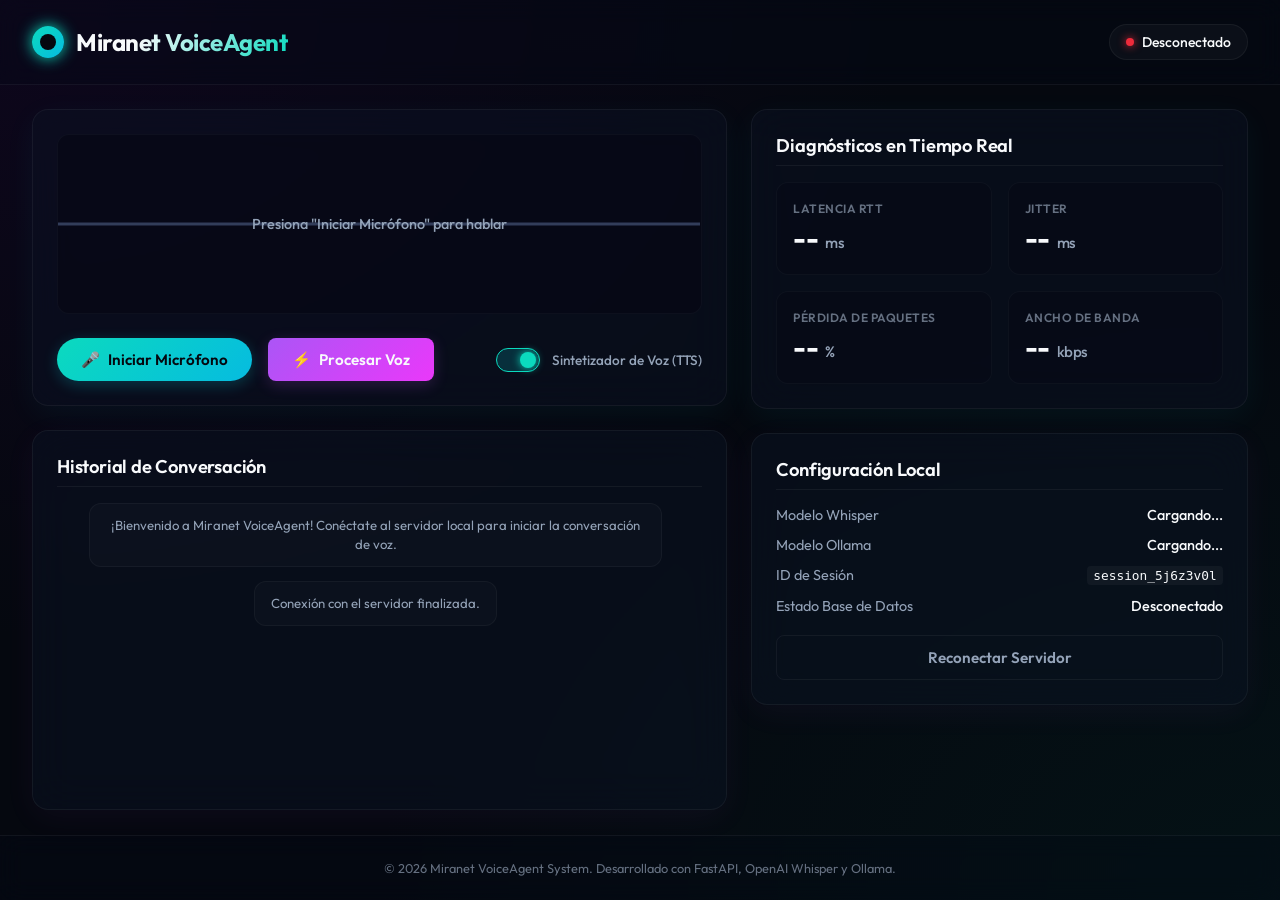
==== frontend/index.html @ b30041e3 "Initial commit" ====
<!DOCTYPE html>
<html lang="es">
<head>
    <meta charset="UTF-8">
    <meta name="viewport" content="width=device-width, initial-scale=1.0">
    <meta name="description" content="Miranet VoiceAgent - Interfaz de voz interactiva en tiempo real utilizando inteligencia artificial local.">
    <title>Miranet VoiceAgent - Panel de Voz en Tiempo Real</title>
    <!-- Google Fonts -->
    <link rel="preconnect" href="https://fonts.googleapis.com">
    <link rel="preconnect" href="https://fonts.gstatic.com" crossorigin>
    <link href="https://fonts.googleapis.com/css2?family=Outfit:wght@300;400;500;600;700;800&display=swap" rel="stylesheet">
    <!-- Custom CSS -->
    <link rel="stylesheet" href="index.css">
</head>
<body>
    <header class="app-header">
        <div class="logo-container">
            <div class="logo-icon"></div>
            <h1>Miranet VoiceAgent</h1>
        </div>
        <div class="connection-status-badge" id="status-indicator">
            <span class="status-dot"></span>
            <span id="status-text">Desconectado</span>
        </div>
    </header>

    <main class="app-container">
        <!-- Panel Izquierdo: Interacción y Voz -->
        <section class="panel-left" aria-label="Consola de Voz">
            <div class="card glass-card visualizer-card">
                <div class="waveform-container">
                    <canvas id="waveform-canvas"></canvas>
                    <div class="waveform-overlay" id="visualizer-overlay-text">
                        Presiona "Iniciar Micrófono" para hablar
                    </div>
                </div>

                <div class="controls-container">
                    <button id="mic-toggle-btn" class="btn btn-primary btn-round" aria-label="Alternar micrófono">
                        <span class="btn-icon">🎤</span>
                        <span class="btn-label" id="mic-btn-label">Iniciar Micrófono</span>
                    </button>

                    <button id="speech-trigger-btn" class="btn btn-secondary disabled" disabled aria-label="Enviar audio para procesar">
                        <span class="btn-icon">⚡</span>
                        <span class="btn-label">Procesar Voz</span>
                    </button>

                    <div class="setting-row">
                        <label class="switch-container" for="tts-toggle">
                            <input type="checkbox" id="tts-toggle" checked>
                            <span class="switch-slider"></span>
                        </label>
                        <span class="label-text">Sintetizador de Voz (TTS)</span>
                    </div>
                </div>
            </div>

            <div class="card glass-card chat-card">
                <h2>Historial de Conversación</h2>
                <div class="chat-log" id="chat-log-container">
                    <div class="chat-message system-msg">
                        <div class="msg-bubble">
                            ¡Bienvenido a Miranet VoiceAgent! Conéctate al servidor local para iniciar la conversación de voz.
                        </div>
                    </div>
                </div>
            </div>
        </section>

        <!-- Panel Derecho: Métricas de Red y Diagnóstico -->
        <section class="panel-right" aria-label="Panel de Métricas y Diagnósticos">
            <div class="card glass-card metrics-card">
                <h2>Diagnósticos en Tiempo Real</h2>
                
                <div class="metrics-grid">
                    <div class="metric-box">
                        <div class="metric-title">Latencia RTT</div>
                        <div class="metric-value" id="val-latency">-- <span class="unit">ms</span></div>
                    </div>
                    
                    <div class="metric-box">
                        <div class="metric-title">Jitter</div>
                        <div class="metric-value" id="val-jitter">-- <span class="unit">ms</span></div>
                    </div>

                    <div class="metric-box">
                        <div class="metric-title">Pérdida de Paquetes</div>
                        <div class="metric-value" id="val-loss">-- <span class="unit">%</span></div>
                    </div>

                    <div class="metric-box">
                        <div class="metric-title">Ancho de Banda</div>
                        <div class="metric-value" id="val-bandwidth">-- <span class="unit">kbps</span></div>
                    </div>
                </div>
            </div>

            <div class="card glass-card status-card">
                <h2>Configuración Local</h2>
                <div class="metadata-list">
                    <div class="metadata-row">
                        <span class="meta-label">Modelo Whisper</span>
                        <span class="meta-val" id="meta-whisper">Cargando...</span>
                    </div>
                    <div class="metadata-row">
                        <span class="meta-label">Modelo Ollama</span>
                        <span class="meta-val" id="meta-ollama">Cargando...</span>
                    </div>
                    <div class="metadata-row">
                        <span class="meta-label">ID de Sesión</span>
                        <span class="meta-val code-text" id="meta-session">--</span>
                    </div>
                    <div class="metadata-row">
                        <span class="meta-label">Estado Base de Datos</span>
                        <span class="meta-val" id="meta-db">Desconectado</span>
                    </div>
                </div>
                <button id="reconnect-server-btn" class="btn btn-outline" aria-label="Reconectar servidor">
                    Reconectar Servidor
                </button>
            </div>
        </section>
    </main>

    <footer class="app-footer">
        <p>&copy; 2026 Miranet VoiceAgent System. Desarrollado con FastAPI, OpenAI Whisper y Ollama.</p>
    </footer>

    <!-- Custom Javascript Client -->
    <script src="index.js"></script>
</body>
</html>
---- frontend/index.css ----
/* Design Tokens & Theme Variables */
:root {
    --bg-main: hsl(222, 47%, 4%);
    --bg-mesh-1: radial-gradient(at 0% 0%, hsla(273, 93%, 12%, 0.3) 0px, transparent 50%);
    --bg-mesh-2: radial-gradient(at 100% 100%, hsla(172, 90%, 10%, 0.25) 0px, transparent 50%);
    
    --card-bg: rgba(13, 20, 38, 0.45);
    --card-border: rgba(255, 255, 255, 0.05);
    --card-glow-teal: 0 8px 32px 0 rgba(0, 242, 254, 0.05);
    --card-glow-purple: 0 8px 32px 0 rgba(197, 85, 236, 0.05);

    --primary-color: hsl(172, 90%, 45%);
    --primary-gradient: linear-gradient(135deg, hsl(172, 90%, 45%) 0%, hsl(190, 95%, 45%) 100%);
    --secondary-color: hsl(272, 90%, 65%);
    --secondary-gradient: linear-gradient(135deg, hsl(272, 90%, 65%) 0%, hsl(295, 95%, 60%) 100%);
    
    --text-primary: hsl(210, 40%, 98%);
    --text-secondary: hsl(215, 20%, 65%);
    --text-muted: hsl(215, 12%, 45%);

    --success-color: hsl(145, 80%, 45%);
    --danger-color: hsl(355, 85%, 55%);
    --warning-color: hsl(35, 90%, 55%);

    --font-sans: 'Outfit', -apple-system, BlinkMacSystemFont, "Segoe UI", Roboto, sans-serif;
    --transition-smooth: all 0.3s cubic-bezier(0.25, 0.8, 0.25, 1);
}

/* Reset & Global */
* {
    box-sizing: border-box;
    margin: 0;
    padding: 0;
}

body {
    background-color: var(--bg-main);
    background-image: var(--bg-mesh-1), var(--bg-mesh-2);
    background-attachment: fixed;
    color: var(--text-primary);
    font-family: var(--font-sans);
    min-height: 100vh;
    display: flex;
    flex-direction: column;
    overflow-x: hidden;
}

/* Header */
.app-header {
    display: flex;
    justify-content: space-between;
    align-items: center;
    padding: 1.5rem 2rem;
    border-bottom: 1px solid var(--card-border);
    backdrop-filter: blur(12px);
    background-color: rgba(6, 10, 23, 0.3);
}

.logo-container {
    display: flex;
    align-items: center;
    gap: 0.75rem;
}

.logo-icon {
    width: 2rem;
    height: 2rem;
    border-radius: 50%;
    background: var(--primary-gradient);
    box-shadow: 0 0 15px var(--primary-color);
    position: relative;
}

.logo-icon::after {
    content: '';
    position: absolute;
    top: 25%;
    left: 25%;
    width: 50%;
    height: 50%;
    border-radius: 50%;
    background-color: var(--bg-main);
}

.logo-container h1 {
    font-size: 1.5rem;
    font-weight: 700;
    letter-spacing: -0.5px;
    background: linear-gradient(120deg, var(--text-primary) 30%, var(--primary-color) 100%);
    -webkit-background-clip: text;
    -webkit-text-fill-color: transparent;
}

.connection-status-badge {
    display: flex;
    align-items: center;
    gap: 0.5rem;
    background-color: rgba(255, 255, 255, 0.03);
    border: 1px solid var(--card-border);
    padding: 0.5rem 1rem;
    border-radius: 50px;
    font-size: 0.875rem;
    font-weight: 500;
    transition: var(--transition-smooth);
}

.connection-status-badge.connected {
    border-color: rgba(0, 242, 254, 0.2);
    box-shadow: 0 0 10px rgba(0, 242, 254, 0.05);
}

.status-dot {
    width: 8px;
    height: 8px;
    border-radius: 50%;
    background-color: var(--danger-color);
    box-shadow: 0 0 8px var(--danger-color);
    transition: var(--transition-smooth);
}

.connection-status-badge.connected .status-dot {
    background-color: var(--success-color);
    box-shadow: 0 0 8px var(--success-color);
    animation: pulse-green 2s infinite;
}

/* App Container Layout */
.app-container {
    flex: 1;
    display: grid;
    grid-template-columns: 1.4fr 1fr;
    gap: 1.5rem;
    padding: 1.5rem 2rem;
    max-width: 1600px;
    width: 100%;
    margin: 0 auto;
}

@media (max-width: 1024px) {
    .app-container {
        grid-template-columns: 1fr;
    }
}

/* Cards & Glassmorphism */
.card {
    background: var(--card-bg);
    border: 1px solid var(--card-border);
    border-radius: 16px;
    padding: 1.5rem;
    backdrop-filter: blur(20px);
    transition: var(--transition-smooth);
}

.visualizer-card {
    box-shadow: var(--card-glow-teal);
    display: flex;
    flex-direction: column;
    gap: 1.5rem;
    margin-bottom: 1.5rem;
}

.chat-card {
    box-shadow: var(--card-glow-purple);
    display: flex;
    flex-direction: column;
    height: 380px;
}

.metrics-card {
    box-shadow: var(--card-glow-teal);
    margin-bottom: 1.5rem;
}

.status-card {
    box-shadow: var(--card-glow-purple);
}

h2 {
    font-size: 1.15rem;
    font-weight: 600;
    margin-bottom: 1rem;
    letter-spacing: -0.2px;
    color: var(--text-primary);
    border-bottom: 1px solid rgba(255, 255, 255, 0.05);
    padding-bottom: 0.5rem;
}

/* Waveform Visualizer */
.waveform-container {
    height: 180px;
    background-color: rgba(5, 8, 20, 0.6);
    border-radius: 12px;
    border: 1px solid rgba(255, 255, 255, 0.03);
    position: relative;
    overflow: hidden;
}

#waveform-canvas {
    width: 100%;
    height: 100%;
    display: block;
}

.waveform-overlay {
    position: absolute;
    top: 50%;
    left: 50%;
    transform: translate(-50%, -50%);
    font-size: 0.9rem;
    font-weight: 500;
    color: var(--text-secondary);
    pointer-events: none;
    transition: var(--transition-smooth);
}

/* Buttons */
.controls-container {
    display: flex;
    align-items: center;
    flex-wrap: wrap;
    gap: 1rem;
}

.btn {
    font-family: var(--font-sans);
    font-weight: 600;
    font-size: 0.95rem;
    padding: 0.75rem 1.5rem;
    border-radius: 8px;
    cursor: pointer;
    border: none;
    display: flex;
    align-items: center;
    justify-content: center;
    gap: 0.5rem;
    transition: var(--transition-smooth);
}

.btn-primary {
    background: var(--primary-gradient);
    color: hsl(222, 47%, 4%);
    box-shadow: 0 4px 15px rgba(0, 242, 254, 0.2);
}

.btn-primary:hover:not(:disabled) {
    transform: translateY(-2px);
    box-shadow: 0 6px 20px rgba(0, 242, 254, 0.35);
}

.btn-secondary {
    background: var(--secondary-gradient);
    color: var(--text-primary);
    box-shadow: 0 4px 15px rgba(197, 85, 236, 0.2);
}

.btn-secondary:hover:not(:disabled) {
    transform: translateY(-2px);
    box-shadow: 0 6px 20px rgba(197, 85, 236, 0.35);
}

.btn-outline {
    background: transparent;
    border: 1px solid var(--card-border);
    color: var(--text-secondary);
    width: 100%;
    margin-top: 1.25rem;
}

.btn-outline:hover {
    border-color: var(--text-secondary);
    color: var(--text-primary);
    background-color: rgba(255, 255, 255, 0.02);
}

.btn-round {
    border-radius: 50px;
}

.btn:disabled, .btn.disabled {
    opacity: 0.4;
    cursor: not-allowed;
    transform: none !important;
    box-shadow: none !important;
}

/* Switch UI */
.setting-row {
    display: flex;
    align-items: center;
    gap: 0.75rem;
    margin-left: auto;
}

@media (max-width: 640px) {
    .setting-row {
        margin-left: 0;
        width: 100%;
    }
}

.switch-container {
    position: relative;
    display: inline-block;
    width: 44px;
    height: 24px;
}

.switch-container input {
    opacity: 0;
    width: 0;
    height: 0;
}

.switch-slider {
    position: absolute;
    cursor: pointer;
    top: 0;
    left: 0;
    right: 0;
    bottom: 0;
    background-color: rgba(255, 255, 255, 0.08);
    transition: .3s;
    border-radius: 34px;
    border: 1px solid var(--card-border);
}

.switch-slider:before {
    position: absolute;
    content: "";
    height: 16px;
    width: 16px;
    left: 3px;
    bottom: 3px;
    background-color: var(--text-secondary);
    transition: .3s;
    border-radius: 50%;
}

input:checked + .switch-slider {
    background-color: rgba(0, 242, 254, 0.15);
    border-color: var(--primary-color);
}

input:checked + .switch-slider:before {
    transform: translateX(20px);
    background-color: var(--primary-color);
    box-shadow: 0 0 8px var(--primary-color);
}

.label-text {
    font-size: 0.85rem;
    color: var(--text-secondary);
    font-weight: 500;
}

/* Chat Logs */
.chat-log {
    flex: 1;
    overflow-y: auto;
    display: flex;
    flex-direction: column;
    gap: 0.875rem;
    padding-right: 0.5rem;
}

.chat-message {
    display: flex;
    flex-direction: column;
    max-width: 80%;
}

.msg-bubble {
    padding: 0.75rem 1rem;
    border-radius: 12px;
    font-size: 0.925rem;
    line-height: 1.45;
}

.chat-message.user-msg {
    align-self: flex-end;
}

.chat-message.user-msg .msg-bubble {
    background-color: rgba(0, 242, 254, 0.08);
    border: 1px solid rgba(0, 242, 254, 0.15);
    color: var(--text-primary);
    border-bottom-right-radius: 2px;
}

.chat-message.agent-msg {
    align-self: flex-start;
}

.chat-message.agent-msg .msg-bubble {
    background-color: rgba(197, 85, 236, 0.08);
    border: 1px solid rgba(197, 85, 236, 0.15);
    color: var(--text-primary);
    border-bottom-left-radius: 2px;
}

.chat-message.system-msg {
    align-self: center;
    max-width: 90%;
}

.chat-message.system-msg .msg-bubble {
    background-color: rgba(255, 255, 255, 0.02);
    border: 1px solid rgba(255, 255, 255, 0.04);
    color: var(--text-secondary);
    font-size: 0.825rem;
    text-align: center;
}

.msg-meta {
    display: flex;
    gap: 0.5rem;
    font-size: 0.75rem;
    margin-top: 0.25rem;
    color: var(--text-muted);
}

.chat-message.user-msg .msg-meta {
    justify-content: flex-end;
}

.badge {
    padding: 0.1rem 0.4rem;
    border-radius: 4px;
    font-size: 0.7rem;
    font-weight: 600;
    text-transform: uppercase;
}

.badge-intent {
    background-color: rgba(255, 255, 255, 0.06);
    color: var(--text-secondary);
}

.badge-sentiment {
    background-color: rgba(0, 242, 254, 0.1);
    color: var(--primary-color);
}

/* Metrics Grid */
.metrics-grid {
    display: grid;
    grid-template-columns: repeat(2, 1fr);
    gap: 1rem;
}

.metric-box {
    background-color: rgba(5, 8, 20, 0.4);
    border: 1px solid rgba(255, 255, 255, 0.03);
    padding: 1.15rem 1rem;
    border-radius: 12px;
    display: flex;
    flex-direction: column;
    gap: 0.25rem;
    transition: var(--transition-smooth);
}

.metric-box:hover {
    border-color: rgba(255, 255, 255, 0.06);
    background-color: rgba(5, 8, 20, 0.55);
}

.metric-title {
    font-size: 0.75rem;
    text-transform: uppercase;
    letter-spacing: 0.5px;
    color: var(--text-muted);
    font-weight: 600;
}

.metric-value {
    font-size: 1.75rem;
    font-weight: 700;
    color: var(--text-primary);
    letter-spacing: -0.5px;
}

.metric-value .unit {
    font-size: 0.95rem;
    font-weight: 500;
    color: var(--text-secondary);
    margin-left: 0.15rem;
}

/* Metadata List */
.metadata-list {
    display: flex;
    flex-direction: column;
    gap: 0.75rem;
}

.metadata-row {
    display: flex;
    justify-content: space-between;
    align-items: center;
    font-size: 0.9rem;
}

.meta-label {
    color: var(--text-secondary);
}

.meta-val {
    font-weight: 500;
    color: var(--text-primary);
}

.meta-val.code-text {
    font-family: monospace;
    background-color: rgba(255, 255, 255, 0.04);
    padding: 0.15rem 0.4rem;
    border-radius: 4px;
    font-size: 0.8rem;
}

/* Footer */
.app-footer {
    text-align: center;
    padding: 1.5rem;
    border-top: 1px solid var(--card-border);
    backdrop-filter: blur(12px);
    background-color: rgba(6, 10, 23, 0.3);
    font-size: 0.8rem;
    color: var(--text-muted);
}

/* Custom Scrollbar */
::-webkit-scrollbar {
    width: 6px;
    height: 6px;
}

::-webkit-scrollbar-track {
    background: transparent;
}

::-webkit-scrollbar-thumb {
    background: rgba(255, 255, 255, 0.08);
    border-radius: 10px;
}

::-webkit-scrollbar-thumb:hover {
    background: rgba(255, 255, 255, 0.15);
}

/* Keyframes */
@keyframes pulse-green {
    0% {
        box-shadow: 0 0 0 0 rgba(76, 175, 80, 0.4);
    }
    70% {
        box-shadow: 0 0 0 8px rgba(76, 175, 80, 0);
    }
    100% {
        box-shadow: 0 0 0 0 rgba(76, 175, 80, 0);
    }
}
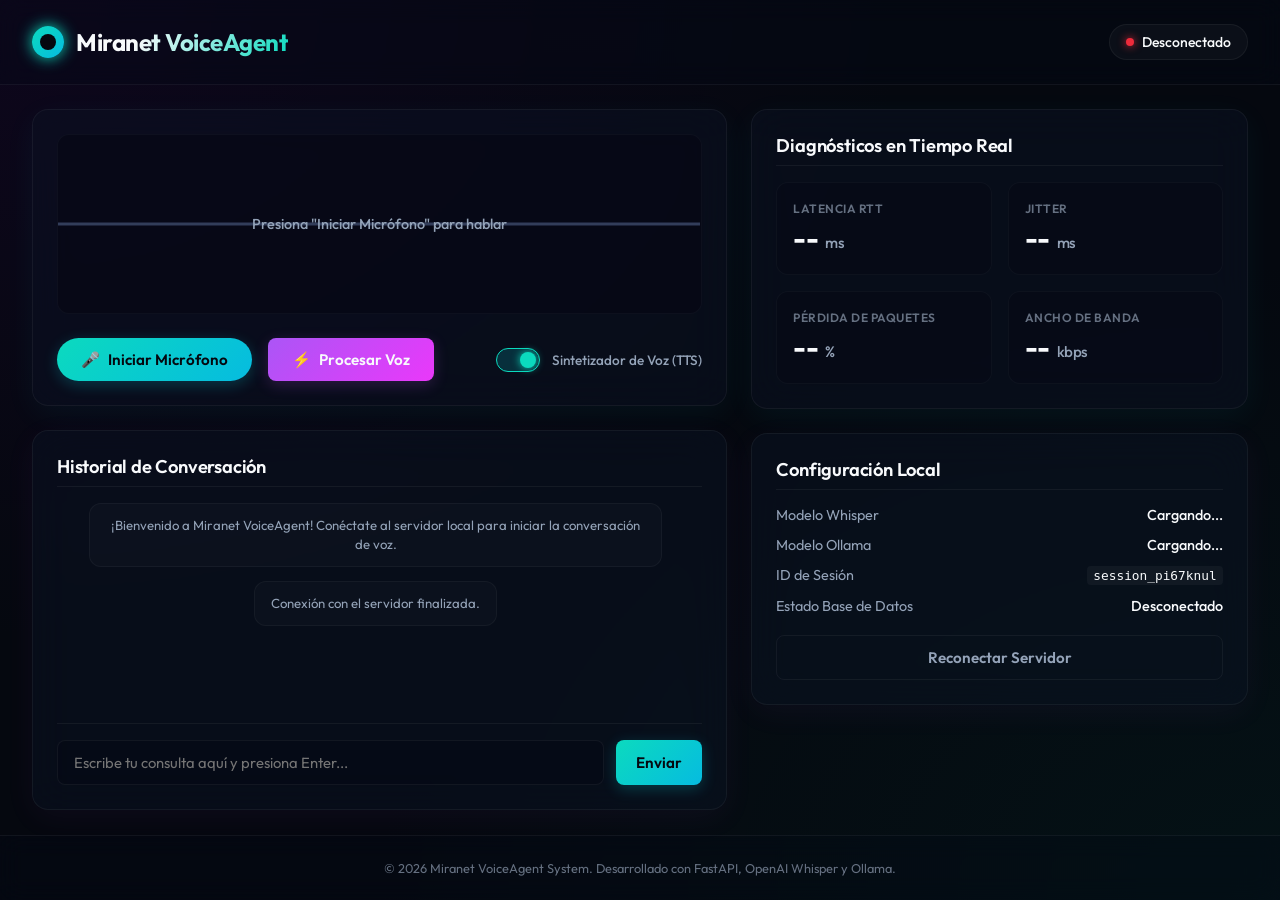
==== commit 4beed971: "solucion" ====
--- a/frontend/index.html
+++ b/frontend/index.html
@@ -65,6 +65,10 @@
                         </div>
                     </div>
                 </div>
+                <div class="chat-input-container">
+                    <input type="text" id="text-query-input" placeholder="Escribe tu consulta aquí y presiona Enter..." aria-label="Escribir consulta">
+                    <button id="send-query-btn" class="btn btn-primary" aria-label="Enviar consulta">Enviar</button>
+                </div>
             </div>
         </section>
 
--- a/frontend/index.css
+++ b/frontend/index.css
@@ -529,6 +529,37 @@
     color: var(--text-muted);
 }
 
+/* Chat Input fallback */
+.chat-input-container {
+    display: flex;
+    gap: 0.75rem;
+    margin-top: 1rem;
+    border-top: 1px solid rgba(255, 255, 255, 0.05);
+    padding-top: 1rem;
+}
+
+.chat-input-container input {
+    flex: 1;
+    background-color: rgba(5, 8, 20, 0.5);
+    border: 1px solid var(--card-border);
+    border-radius: 8px;
+    padding: 0.75rem 1rem;
+    color: var(--text-primary);
+    font-family: var(--font-sans);
+    font-size: 0.925rem;
+    transition: var(--transition-smooth);
+}
+
+.chat-input-container input:focus {
+    outline: none;
+    border-color: var(--primary-color);
+    box-shadow: 0 0 10px rgba(0, 242, 254, 0.15);
+}
+
+.chat-input-container button {
+    padding: 0.75rem 1.25rem;
+}
+
 /* Custom Scrollbar */
 ::-webkit-scrollbar {
     width: 6px;
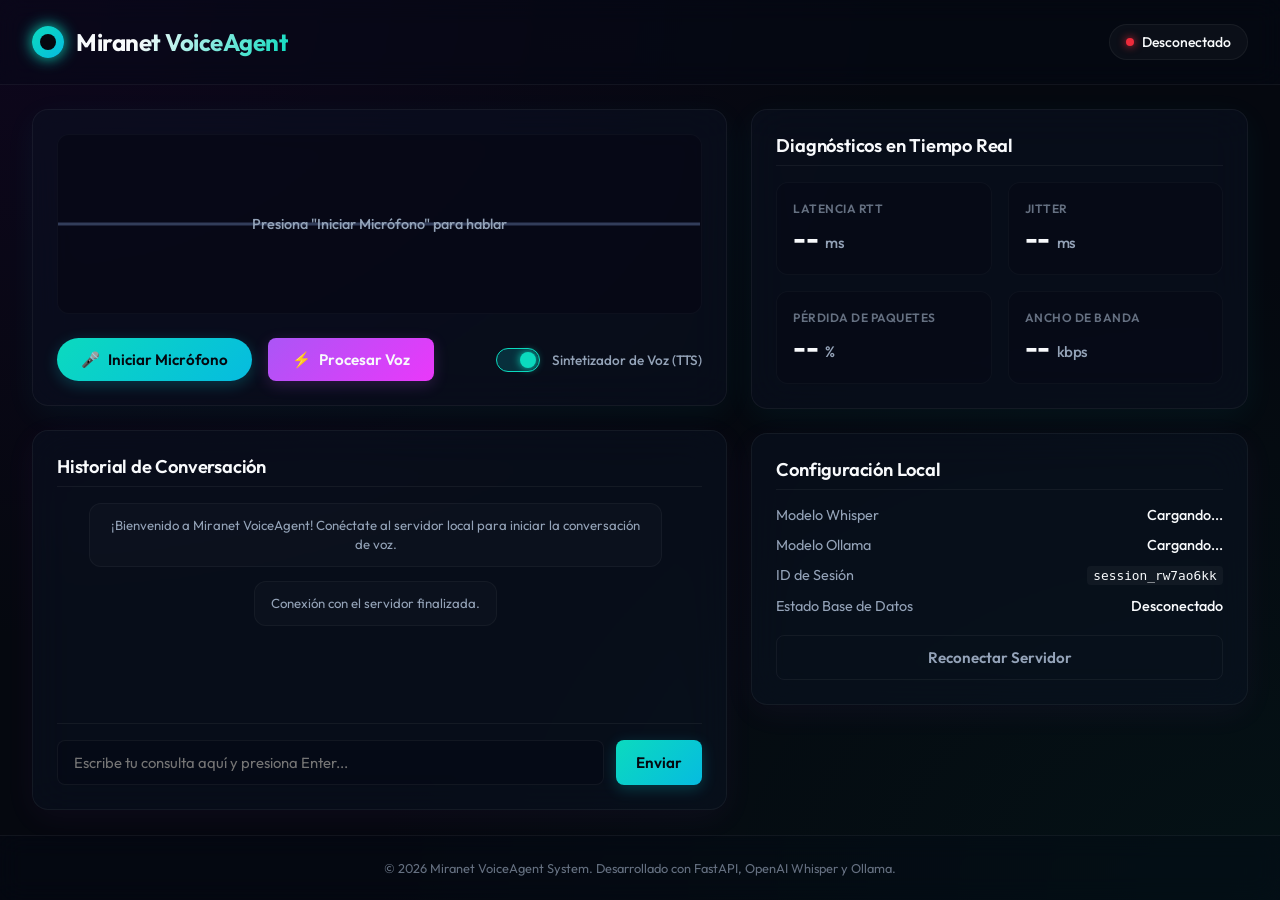
==== commit 4b8e0fbd: "---" ====
--- a/frontend/index.html
+++ b/frontend/index.html
@@ -10,7 +10,7 @@
     <link rel="preconnect" href="https://fonts.gstatic.com" crossorigin>
     <link href="https://fonts.googleapis.com/css2?family=Outfit:wght@300;400;500;600;700;800&display=swap" rel="stylesheet">
     <!-- Custom CSS -->
-    <link rel="stylesheet" href="index.css">
+    <link rel="stylesheet" href="index.css?v=1.0.3">
 </head>
 <body>
     <header class="app-header">
@@ -132,6 +132,6 @@
     </footer>
 
     <!-- Custom Javascript Client -->
-    <script src="index.js"></script>
+    <script src="index.js?v=1.0.3"></script>
 </body>
 </html>
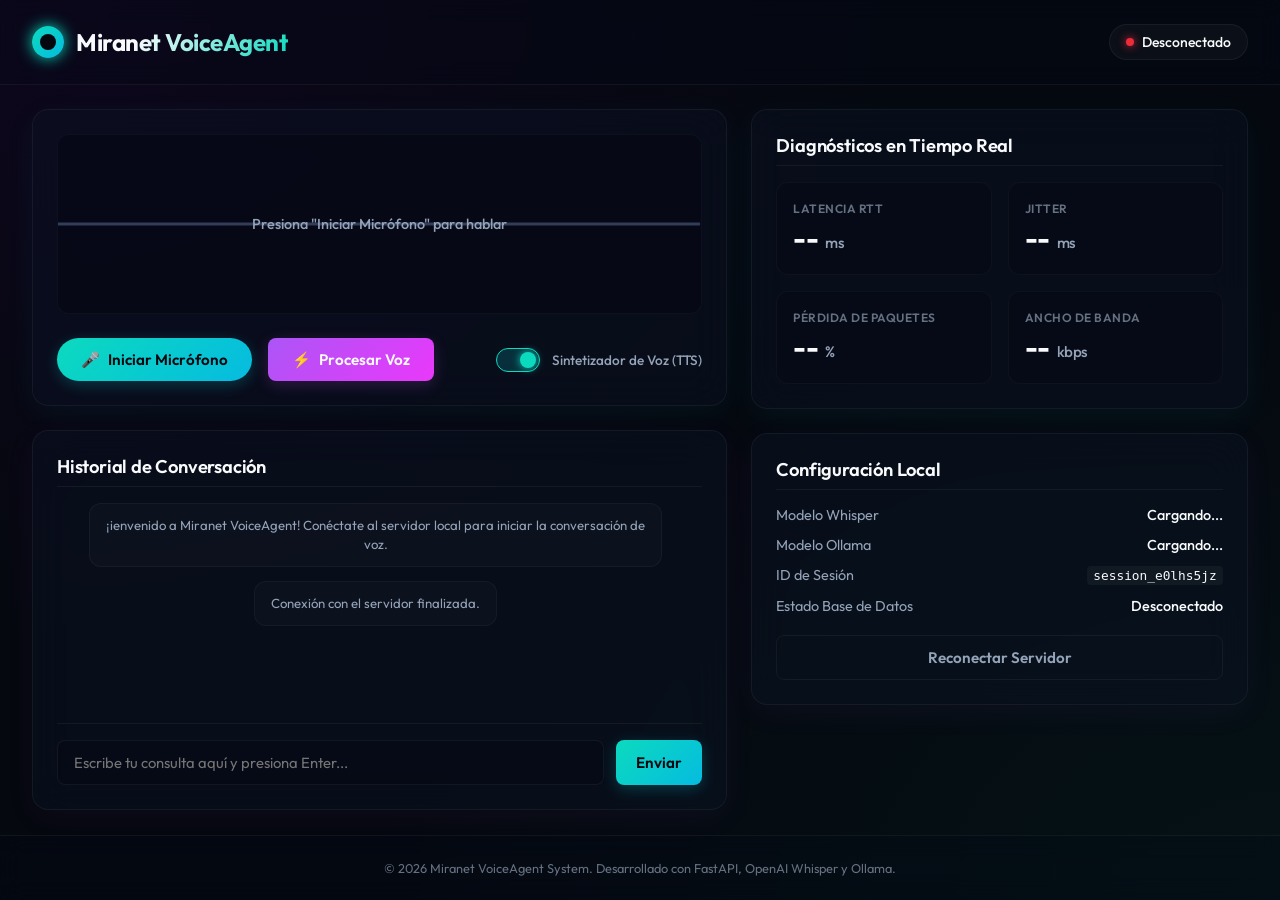
==== commit 7f34dc09: "login" ====
--- a/frontend/index.html
+++ b/frontend/index.html
@@ -61,7 +61,7 @@
                 <div class="chat-log" id="chat-log-container">
                     <div class="chat-message system-msg">
                         <div class="msg-bubble">
-                            ¡Bienvenido a Miranet VoiceAgent! Conéctate al servidor local para iniciar la conversación de voz.
+                            ¡ienvenido a Miranet VoiceAgent! Conéctate al servidor local para iniciar la conversación de voz.
                         </div>
                     </div>
                 </div>
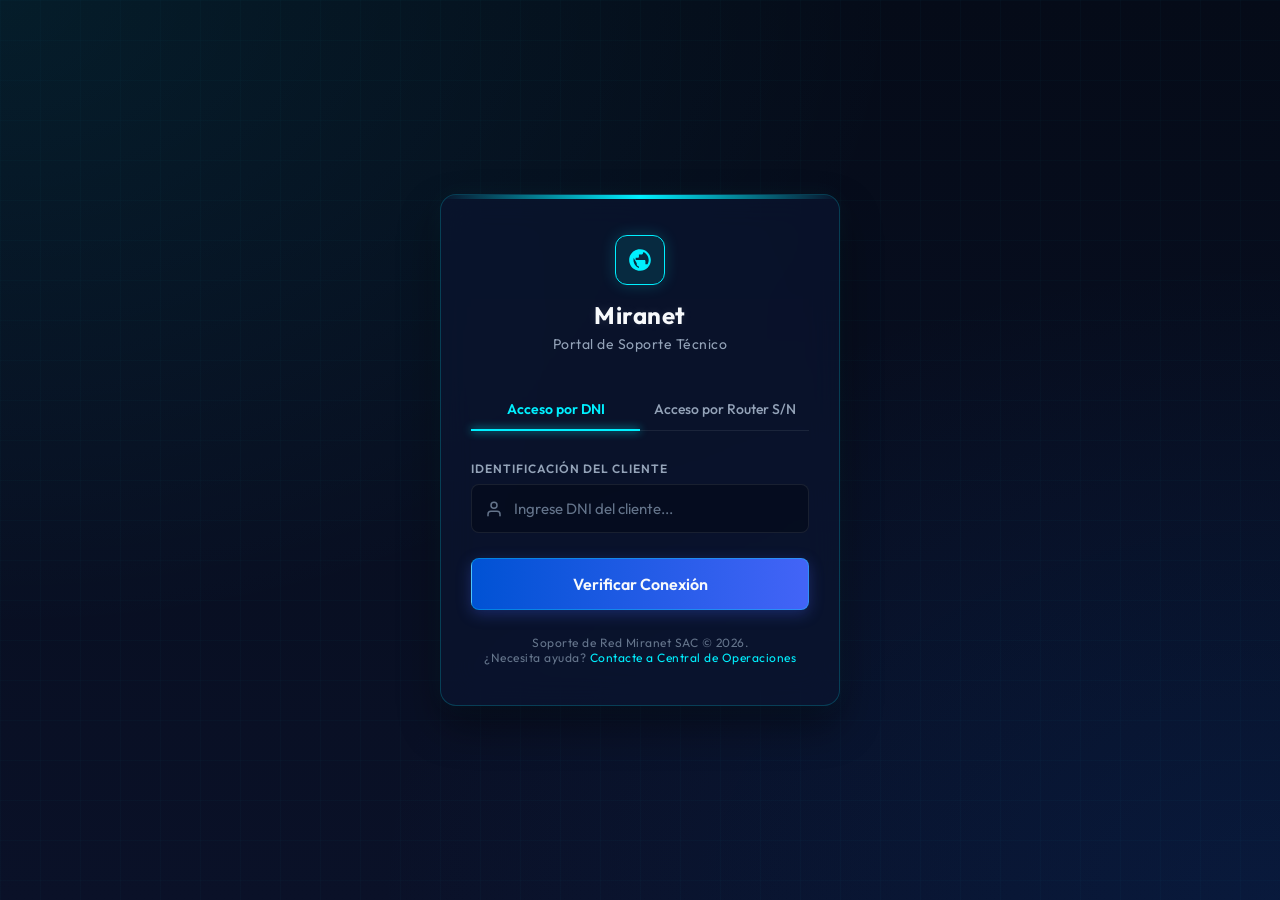
==== commit 15613615: "Login la integración del flujo de inicio de sesión (Login) en la parte del frontend y la configuraci" ====
--- a/frontend/index.html
+++ b/frontend/index.html
@@ -3,135 +3,502 @@
 <head>
     <meta charset="UTF-8">
     <meta name="viewport" content="width=device-width, initial-scale=1.0">
-    <meta name="description" content="Miranet VoiceAgent - Interfaz de voz interactiva en tiempo real utilizando inteligencia artificial local.">
-    <title>Miranet VoiceAgent - Panel de Voz en Tiempo Real</title>
-    <!-- Google Fonts -->
+    <title>Miranet - Portal de Soporte Técnico (Login)</title>
+    <!-- Google Fonts: Outfit for clean engineering interface vibe -->
     <link rel="preconnect" href="https://fonts.googleapis.com">
     <link rel="preconnect" href="https://fonts.gstatic.com" crossorigin>
     <link href="https://fonts.googleapis.com/css2?family=Outfit:wght@300;400;500;600;700;800&display=swap" rel="stylesheet">
-    <!-- Custom CSS -->
-    <link rel="stylesheet" href="index.css?v=1.0.3">
+    <style>
+        :root {
+            --bg-primary: #050b18;
+            --bg-secondary: #0a1128;
+            --bg-card: rgba(10, 20, 47, 0.7);
+            --border-glow: rgba(0, 240, 255, 0.2);
+            --border-active: #00f0ff;
+            --text-primary: #f8fafc;
+            --text-secondary: #94a3b8;
+            --text-muted: #64748b;
+            --cyan-glow: rgba(0, 240, 255, 0.4);
+            --danger-color: #ef4444;
+        }
+
+        * {
+            box-sizing: border-box;
+            margin: 0;
+            padding: 0;
+            font-family: 'Outfit', sans-serif;
+            transition: all 0.3s ease;
+        }
+
+        body {
+            background-color: var(--bg-primary);
+            background-image: 
+                radial-gradient(at 0% 0%, rgba(0, 240, 255, 0.08) 0, transparent 50%),
+                radial-gradient(at 100% 100%, rgba(0, 74, 173, 0.15) 0, transparent 50%),
+                linear-gradient(180deg, var(--bg-primary) 0%, var(--bg-secondary) 100%);
+            min-height: 100vh;
+            display: flex;
+            align-items: center;
+            justify-content: center;
+            color: var(--text-primary);
+            overflow-x: hidden;
+            position: relative;
+        }
+
+        /* Subtle cyber grid backdrop */
+        body::before {
+            content: '';
+            position: absolute;
+            top: 0;
+            left: 0;
+            width: 100%;
+            height: 100%;
+            background-size: 40px 40px;
+            background-image: 
+                linear-gradient(to right, rgba(0, 240, 255, 0.02) 1px, transparent 1px),
+                linear-gradient(to bottom, rgba(0, 240, 255, 0.02) 1px, transparent 1px);
+            pointer-events: none;
+            z-index: 1;
+        }
+
+        .login-container {
+            width: 100%;
+            max-width: 440px;
+            padding: 20px;
+            position: relative;
+            z-index: 2;
+        }
+
+        .login-card {
+            background: var(--bg-card);
+            border: 1px solid var(--border-glow);
+            border-radius: 16px;
+            padding: 40px 30px;
+            box-shadow: 0 20px 40px rgba(0, 0, 0, 0.4), 
+                        0 0 25px rgba(0, 240, 255, 0.05);
+            backdrop-filter: blur(16px);
+            -webkit-backdrop-filter: blur(16px);
+            position: relative;
+            overflow: hidden;
+        }
+
+        /* Ambient top cyan indicator line */
+        .login-card::before {
+            content: '';
+            position: absolute;
+            top: 0;
+            left: 0;
+            right: 0;
+            height: 4px;
+            background: linear-gradient(90deg, transparent, var(--border-active), transparent);
+        }
+
+        .header {
+            text-align: center;
+            margin-bottom: 35px;
+        }
+
+        .logo {
+            display: inline-flex;
+            align-items: center;
+            justify-content: center;
+            width: 50px;
+            height: 50px;
+            border-radius: 12px;
+            background: rgba(0, 240, 255, 0.1);
+            border: 1px solid var(--border-active);
+            box-shadow: 0 0 15px rgba(0, 240, 255, 0.2);
+            margin-bottom: 15px;
+        }
+
+        .logo svg {
+            width: 26px;
+            height: 26px;
+            fill: var(--border-active);
+        }
+
+        .title {
+            font-size: 24px;
+            font-weight: 700;
+            letter-spacing: 0.5px;
+            color: var(--text-primary);
+            text-shadow: 0 0 10px rgba(248, 250, 252, 0.1);
+        }
+
+        .subtitle {
+            font-size: 14px;
+            color: var(--text-secondary);
+            margin-top: 5px;
+            font-weight: 400;
+            letter-spacing: 0.5px;
+        }
+
+        .tabs {
+            display: flex;
+            border-bottom: 1px solid rgba(255, 255, 255, 0.08);
+            margin-bottom: 30px;
+        }
+
+        .tab-btn {
+            flex: 1;
+            background: none;
+            border: none;
+            color: var(--text-secondary);
+            font-size: 14px;
+            font-weight: 500;
+            padding: 12px 5px;
+            cursor: pointer;
+            position: relative;
+            outline: none;
+        }
+
+        .tab-btn:hover {
+            color: var(--text-primary);
+        }
+
+        .tab-btn.active {
+            color: var(--border-active);
+            font-weight: 600;
+        }
+
+        .tab-btn.active::after {
+            content: '';
+            position: absolute;
+            bottom: -1px;
+            left: 0;
+            right: 0;
+            height: 2px;
+            background: var(--border-active);
+            box-shadow: 0 0 8px var(--border-active);
+        }
+
+        .form-group {
+            margin-bottom: 25px;
+            position: relative;
+        }
+
+        .form-label {
+            display: block;
+            font-size: 12px;
+            font-weight: 600;
+            text-transform: uppercase;
+            letter-spacing: 1px;
+            color: var(--text-secondary);
+            margin-bottom: 8px;
+        }
+
+        .input-wrapper {
+            position: relative;
+        }
+
+        .input-icon {
+            position: absolute;
+            left: 14px;
+            top: 50%;
+            transform: translateY(-50%);
+            width: 18px;
+            height: 18px;
+            stroke: var(--text-muted);
+            fill: none;
+            pointer-events: none;
+        }
+
+        .form-input {
+            width: 100%;
+            background: rgba(5, 11, 24, 0.6);
+            border: 1px solid rgba(255, 255, 255, 0.08);
+            border-radius: 8px;
+            padding: 14px 14px 14px 42px;
+            font-size: 15px;
+            color: var(--text-primary);
+            outline: none;
+        }
+
+        .form-input::placeholder {
+            color: var(--text-muted);
+        }
+
+        .form-input:focus {
+            border-color: var(--border-active);
+            box-shadow: 0 0 10px rgba(0, 240, 255, 0.15);
+            background: rgba(5, 11, 24, 0.8);
+        }
+
+        /* Focus icon state change */
+        .form-input:focus ~ .input-icon {
+            stroke: var(--border-active);
+            filter: drop-shadow(0 0 2px var(--border-active));
+        }
+
+        .input-panel {
+            display: none;
+        }
+
+        .input-panel.active {
+            display: block;
+            animation: fadeIn 0.25s ease-out forwards;
+        }
+
+        @keyframes fadeIn {
+            from { opacity: 0; transform: translateY(5px); }
+            to { opacity: 1; transform: translateY(0); }
+        }
+
+        .error-message {
+            color: var(--danger-color);
+            font-size: 13px;
+            margin-top: 6px;
+            display: none;
+            align-items: center;
+            gap: 5px;
+        }
+
+        .btn-submit {
+            width: 100%;
+            background: linear-gradient(90deg, #0052d4, #4364f7, #6fb1fc);
+            background-size: 200% auto;
+            border: 1px solid rgba(0, 240, 255, 0.3);
+            border-radius: 8px;
+            color: var(--text-primary);
+            font-size: 16px;
+            font-weight: 600;
+            padding: 15px;
+            cursor: pointer;
+            outline: none;
+            display: flex;
+            align-items: center;
+            justify-content: center;
+            gap: 10px;
+            box-shadow: 0 4px 15px rgba(67, 100, 247, 0.3);
+        }
+
+        .btn-submit:hover:not(:disabled) {
+            background-position: right center;
+            box-shadow: 0 0 20px rgba(0, 240, 255, 0.4),
+                        0 5px 15px rgba(67, 100, 247, 0.5);
+            border-color: var(--border-active);
+            transform: translateY(-1px);
+        }
+
+        .btn-submit:active:not(:disabled) {
+            transform: translateY(1px);
+            box-shadow: 0 2px 10px rgba(67, 100, 247, 0.3);
+        }
+
+        .btn-submit:disabled {
+            opacity: 0.8;
+            cursor: not-allowed;
+            background: rgba(67, 100, 247, 0.2);
+            border-color: rgba(255, 255, 255, 0.05);
+            box-shadow: none;
+            color: var(--text-secondary);
+        }
+
+        /* Custom Spinner */
+        .spinner {
+            display: none;
+            width: 20px;
+            height: 20px;
+            border: 2px solid rgba(255, 255, 255, 0.3);
+            border-radius: 50%;
+            border-top-color: var(--text-primary);
+            animation: spin 0.8s linear infinite;
+        }
+
+        @keyframes spin {
+            to { transform: rotate(360deg); }
+        }
+
+        .footer-note {
+            text-align: center;
+            margin-top: 25px;
+            font-size: 12px;
+            color: var(--text-muted);
+            letter-spacing: 0.5px;
+        }
+
+        .footer-note a {
+            color: var(--border-active);
+            text-decoration: none;
+        }
+
+        .footer-note a:hover {
+            text-decoration: underline;
+        }
+    </style>
 </head>
 <body>
-    <header class="app-header">
-        <div class="logo-container">
-            <div class="logo-icon"></div>
-            <h1>Miranet VoiceAgent</h1>
-        </div>
-        <div class="connection-status-badge" id="status-indicator">
-            <span class="status-dot"></span>
-            <span id="status-text">Desconectado</span>
-        </div>
-    </header>
-
-    <main class="app-container">
-        <!-- Panel Izquierdo: Interacción y Voz -->
-        <section class="panel-left" aria-label="Consola de Voz">
-            <div class="card glass-card visualizer-card">
-                <div class="waveform-container">
-                    <canvas id="waveform-canvas"></canvas>
-                    <div class="waveform-overlay" id="visualizer-overlay-text">
-                        Presiona "Iniciar Micrófono" para hablar
+
+    <div class="login-container">
+        <div class="login-card">
+            <!-- Header section with branding -->
+            <div class="header">
+                <div class="logo">
+                    <svg viewBox="0 0 24 24">
+                        <path d="M12 2C6.48 2 2 6.48 2 12s4.48 10 10 10 10-4.48 10-10S17.52 2 12 2zm1 17.93c-3.95-.49-7-3.85-7-7.93 0-.62.08-1.21.21-1.79L9 15v1c0 1.1.9 2 2 2v1.93zm6.9-2.54c-.26-.81-1-1.39-1.9-1.39h-1v-3c0-.55-.45-1-1-1H8v-2h2c.55 0 1-.45 1-1V7h2c1.1 0 2-.9 2-2v-.41c2.93 1.19 5 4.06 5 7.41 0 2.08-.8 3.97-2.1 5.39z"/>
+                    </svg>
+                </div>
+                <h2 class="title">Miranet</h2>
+                <p class="subtitle">Portal de Soporte Técnico</p>
+            </div>
+
+            <!-- Interative Access Tabs -->
+            <div class="tabs">
+                <button type="button" class="tab-btn active" id="tab-dni" onclick="switchTab('dni')">Acceso por DNI</button>
+                <button type="button" class="tab-btn" id="tab-router" onclick="switchTab('router')">Acceso por Router S/N</button>
+            </div>
+
+            <!-- Form panels -->
+            <form id="login-form" onsubmit="handleLogin(event)" novalidate>
+                
+                <!-- Panel 1: Acceso por DNI -->
+                <div class="input-panel active" id="panel-dni">
+                    <div class="form-group">
+                        <label class="form-label" for="input-dni">Identificación del Cliente</label>
+                        <div class="input-wrapper">
+                            <input 
+                                type="text" 
+                                id="input-dni" 
+                                class="form-input" 
+                                placeholder="Ingrese DNI del cliente..."
+                                inputmode="numeric"
+                                maxlength="8"
+                                oninput="validateDniInput(this)"
+                            >
+                            <!-- User card SVG icon -->
+                            <svg class="input-icon" viewBox="0 0 24 24" stroke-width="2" stroke-linecap="round" stroke-linejoin="round">
+                                <path d="M20 21v-2a4 4 0 0 0-4-4H8a4 4 0 0 0-4 4v2"></path>
+                                <circle cx="12" cy="7" r="4"></circle>
+                            </svg>
+                        </div>
+                        <div class="error-message" id="error-dni">Por favor, ingrese un DNI válido de 8 dígitos.</div>
                     </div>
                 </div>
 
-                <div class="controls-container">
-                    <button id="mic-toggle-btn" class="btn btn-primary btn-round" aria-label="Alternar micrófono">
-                        <span class="btn-icon">🎤</span>
-                        <span class="btn-label" id="mic-btn-label">Iniciar Micrófono</span>
-                    </button>
-
-                    <button id="speech-trigger-btn" class="btn btn-secondary disabled" disabled aria-label="Enviar audio para procesar">
-                        <span class="btn-icon">⚡</span>
-                        <span class="btn-label">Procesar Voz</span>
-                    </button>
-
-                    <div class="setting-row">
-                        <label class="switch-container" for="tts-toggle">
-                            <input type="checkbox" id="tts-toggle" checked>
-                            <span class="switch-slider"></span>
-                        </label>
-                        <span class="label-text">Sintetizador de Voz (TTS)</span>
+                <!-- Panel 2: Acceso por Router S/N -->
+                <div class="input-panel" id="panel-router">
+                    <div class="form-group">
+                        <label class="form-label" for="input-router">Número de Serie del Equipo</label>
+                        <div class="input-wrapper">
+                            <input 
+                                type="text" 
+                                id="input-router" 
+                                class="form-input" 
+                                placeholder="Ingrese Número de Serie del Router (CPE)..."
+                                oninput="clearError('router')"
+                            >
+                            <!-- Router/Network SVG icon -->
+                            <svg class="input-icon" viewBox="0 0 24 24" stroke-width="2" stroke-linecap="round" stroke-linejoin="round">
+                                <rect x="2" y="2" width="20" height="8" rx="2" ry="2"></rect>
+                                <rect x="2" y="14" width="20" height="8" rx="2" ry="2"></rect>
+                                <line x1="6" y1="6" x2="6.01" y2="6"></line>
+                                <line x1="10" y1="6" x2="10.01" y2="6"></line>
+                                <line x1="6" y1="18" x2="6.01" y2="18"></line>
+                                <line x1="10" y1="18" x2="10.01" y2="18"></line>
+                            </svg>
+                        </div>
+                        <div class="error-message" id="error-router">Por favor, ingrese el número de serie del router.</div>
                     </div>
                 </div>
+
+                <!-- Main Action Button -->
+                <button type="submit" class="btn-submit" id="btn-submit">
+                    <span class="spinner" id="btn-spinner"></span>
+                    <span id="btn-text">Verificar Conexión</span>
+                </button>
+            </form>
+
+            <div class="footer-note">
+                Soporte de Red Miranet SAC &copy; 2026. <br>
+                ¿Necesita ayuda? <a href="#">Contacte a Central de Operaciones</a>
             </div>
-
-            <div class="card glass-card chat-card">
-                <h2>Historial de Conversación</h2>
-                <div class="chat-log" id="chat-log-container">
-                    <div class="chat-message system-msg">
-                        <div class="msg-bubble">
-                            ¡ienvenido a Miranet VoiceAgent! Conéctate al servidor local para iniciar la conversación de voz.
-                        </div>
-                    </div>
-                </div>
-                <div class="chat-input-container">
-                    <input type="text" id="text-query-input" placeholder="Escribe tu consulta aquí y presiona Enter..." aria-label="Escribir consulta">
-                    <button id="send-query-btn" class="btn btn-primary" aria-label="Enviar consulta">Enviar</button>
-                </div>
-            </div>
-        </section>
-
-        <!-- Panel Derecho: Métricas de Red y Diagnóstico -->
-        <section class="panel-right" aria-label="Panel de Métricas y Diagnósticos">
-            <div class="card glass-card metrics-card">
-                <h2>Diagnósticos en Tiempo Real</h2>
+        </div>
+    </div>
+
+    <script>
+        let currentMethod = 'dni'; // Current active tab
+
+        // Toggle authentication tabs
+        function switchTab(method) {
+            if (method === currentMethod) return;
+            currentMethod = method;
+
+            // Update Tab Button styles
+            document.querySelectorAll('.tab-btn').forEach(btn => btn.classList.remove('active'));
+            document.getElementById(`tab-${method}`).classList.add('active');
+
+            // Update input panels visibility
+            document.querySelectorAll('.input-panel').forEach(panel => panel.classList.remove('active'));
+            document.getElementById(`panel-${method}`).classList.add('active');
+
+            // Reset inputs and error messages
+            document.getElementById('input-dni').value = '';
+            document.getElementById('input-router').value = '';
+            document.querySelectorAll('.error-message').forEach(err => err.style.display = 'none');
+        }
+
+        // Restrict DNI input to numbers only
+        function validateDniInput(input) {
+            input.value = input.value.replace(/\D/g, ''); // strip non-digits
+            clearError('dni');
+        }
+
+        function clearError(method) {
+            document.getElementById(`error-${method}`).style.display = 'none';
+        }
+
+        // Handle login verification simulation and redirect
+        function handleLogin(event) {
+            event.preventDefault();
+
+            const btnSubmit = document.getElementById('btn-submit');
+            const btnSpinner = document.getElementById('btn-spinner');
+            const btnText = document.getElementById('btn-text');
+
+            let isValid = true;
+            let payload = {};
+
+            if (currentMethod === 'dni') {
+                const dniVal = document.getElementById('input-dni').value.trim();
+                const dniError = document.getElementById('error-dni');
                 
-                <div class="metrics-grid">
-                    <div class="metric-box">
-                        <div class="metric-title">Latencia RTT</div>
-                        <div class="metric-value" id="val-latency">-- <span class="unit">ms</span></div>
-                    </div>
-                    
-                    <div class="metric-box">
-                        <div class="metric-title">Jitter</div>
-                        <div class="metric-value" id="val-jitter">-- <span class="unit">ms</span></div>
-                    </div>
-
-                    <div class="metric-box">
-                        <div class="metric-title">Pérdida de Paquetes</div>
-                        <div class="metric-value" id="val-loss">-- <span class="unit">%</span></div>
-                    </div>
-
-                    <div class="metric-box">
-                        <div class="metric-title">Ancho de Banda</div>
-                        <div class="metric-value" id="val-bandwidth">-- <span class="unit">kbps</span></div>
-                    </div>
-                </div>
-            </div>
-
-            <div class="card glass-card status-card">
-                <h2>Configuración Local</h2>
-                <div class="metadata-list">
-                    <div class="metadata-row">
-                        <span class="meta-label">Modelo Whisper</span>
-                        <span class="meta-val" id="meta-whisper">Cargando...</span>
-                    </div>
-                    <div class="metadata-row">
-                        <span class="meta-label">Modelo Ollama</span>
-                        <span class="meta-val" id="meta-ollama">Cargando...</span>
-                    </div>
-                    <div class="metadata-row">
-                        <span class="meta-label">ID de Sesión</span>
-                        <span class="meta-val code-text" id="meta-session">--</span>
-                    </div>
-                    <div class="metadata-row">
-                        <span class="meta-label">Estado Base de Datos</span>
-                        <span class="meta-val" id="meta-db">Desconectado</span>
-                    </div>
-                </div>
-                <button id="reconnect-server-btn" class="btn btn-outline" aria-label="Reconectar servidor">
-                    Reconectar Servidor
-                </button>
-            </div>
-        </section>
-    </main>
-
-    <footer class="app-footer">
-        <p>&copy; 2026 Miranet VoiceAgent System. Desarrollado con FastAPI, OpenAI Whisper y Ollama.</p>
-    </footer>
-
-    <!-- Custom Javascript Client -->
-    <script src="index.js?v=1.0.3"></script>
+                if (dniVal.length !== 8) {
+                    dniError.style.display = 'block';
+                    isValid = false;
+                } else {
+                    payload = { type: 'DNI', value: dniVal };
+                }
+            } else {
+                const routerVal = document.getElementById('input-router').value.trim();
+                const routerError = document.getElementById('error-router');
+
+                if (!routerVal) {
+                    routerError.style.display = 'block';
+                    isValid = false;
+                } else {
+                    payload = { type: 'RouterSN', value: routerVal };
+                }
+            }
+
+            if (!isValid) return;
+
+            // Trigger loading state for 2 seconds
+            btnSubmit.disabled = true;
+            btnSpinner.style.display = 'block';
+            btnText.textContent = 'Verificando...';
+
+            console.log(`[Miranet Authentication] Initiating connection verification callback...`, payload);
+
+            setTimeout(() => {
+                // Restore original state, log success, and redirect to agent dashboard
+                btnSubmit.disabled = false;
+                btnSpinner.style.display = 'none';
+                btnText.textContent = 'Verificar Conexión';
+                
+                console.log(`[Miranet Authentication] Successful simulation verify response. Redirecting to agent.html...`, payload);
+                window.location.href = 'agent.html';
+            }, 2000);
+        }
+    </script>
 </body>
 </html>
